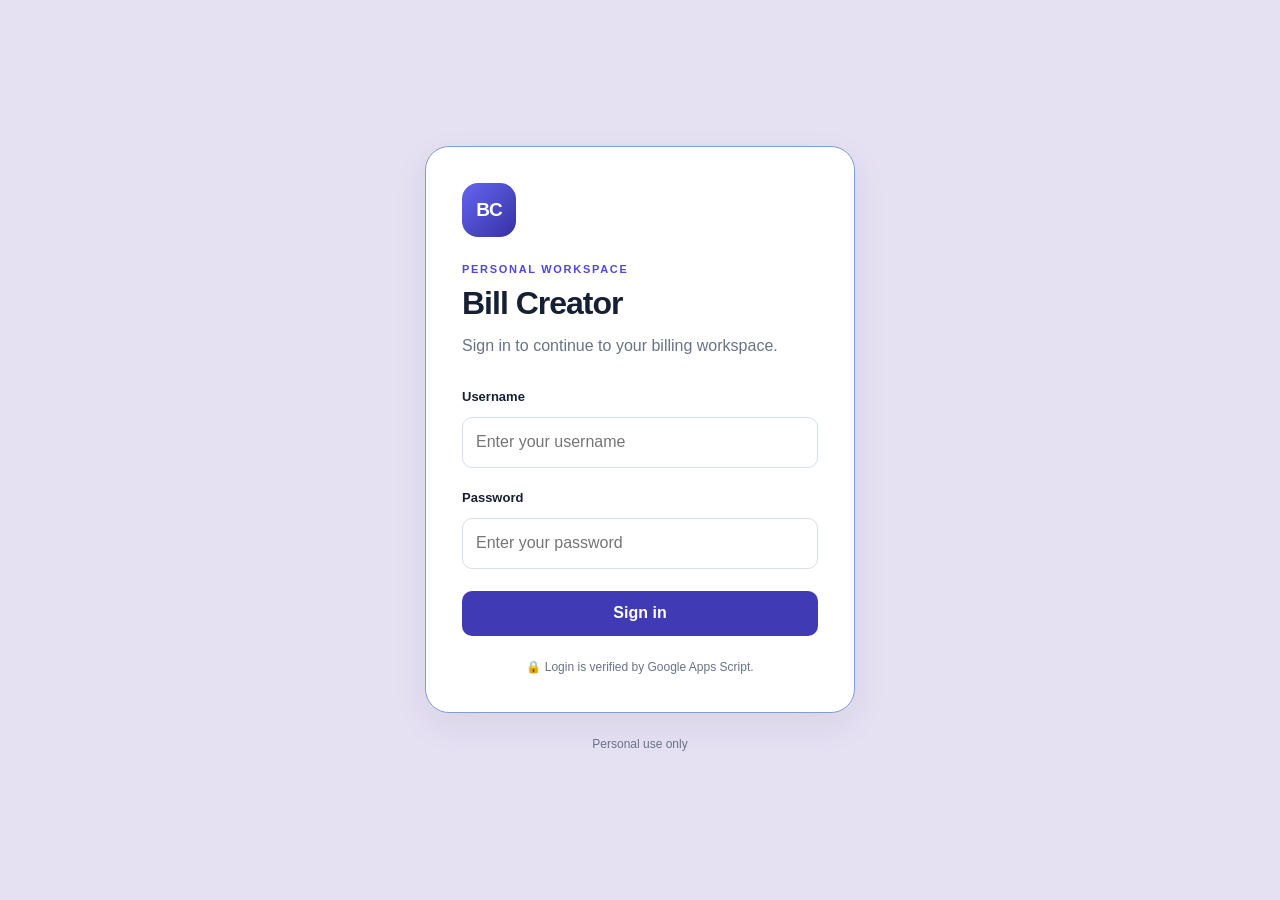
==== analysis.html @ 2fbb8698 "Analysis features added" ====
<!doctype html>
<html lang="en">
<head>
  <meta charset="utf-8">
  <meta name="viewport" content="width=device-width, initial-scale=1">
  <title>Analysis — Bill Creator</title>
  <link rel="stylesheet" href="css/style.css">
  <script src="js/config.js" defer></script>
  <script src="js/common.js" defer></script>
  <script src="js/analysis.js" defer></script>
</head>
<body>
  <div id="navbar"></div>
  <main class="app-container">
    <section class="page-heading">
      <p class="eyebrow">ANALYSIS</p>
      <h1 id="page-title">Analyze Records</h1>
      <p id="page-subheading" class="subheading">Use any combination of filters to review saved records.</p>
    </section>
    <section class="panel">
      <div class="panel-heading"><div><h2>Filters</h2><p class="muted">All filters are optional. Analysis is read-only.</p></div></div>
      <form id="analysis-form">
        <div id="analysis-fields" class="form-grid"></div>
        <div class="form-actions">
          <button class="button button-primary" type="submit">Apply Filters</button>
          <button id="clear-button" class="button button-secondary" type="button">Clear Filters</button>
        </div>
        <p id="filter-status" class="status" role="status" aria-live="polite"></p>
      </form>
    </section>
    <section class="panel table-panel">
      <div class="panel-heading table-heading"><div><h2 id="table-title">Results</h2><p class="muted">Matching saved records.</p></div><button id="refresh-button" class="button button-secondary" type="button">Refresh</button></div>
      <p id="table-status" class="status" role="status" aria-live="polite"></p>
      <div class="table-wrapper"><table><thead id="records-head"></thead><tbody id="records-body"></tbody></table></div>
    </section>
  </main>
</body>
</html>
---- css/style.css ----
:root {
  color-scheme: light;
  --primary: #4f46e5;
  --primary-hover: #4338ca;
  --ink: #172033;
  --muted: #687386;
  --surface: #ffffff;
  --background: #e5e0f2;
  --border: #809dd4;
  --danger: #dc2626;
  --success: #15803d;
  --radius: 16px;
  --shadow: 0 12px 36px rgba(25, 36, 65, .07);
}

* {
  box-sizing: border-box;
}

html {
  min-width: 320px;
  scroll-behavior: smooth;
}

body {
  margin: 0;
  font-family: Inter, -apple-system, BlinkMacSystemFont, "Segoe UI", sans-serif;
  color: var(--ink);
  background: var(--background);
  line-height: 1.55;
}

button,
input,
textarea {
  font: inherit;
}

button,
a {
  -webkit-tap-highlight-color: transparent;
}

a {
  color: inherit;
}

button {
  cursor: pointer;
}

button:disabled {
  cursor: not-allowed;
  opacity: .65;
}

[hidden] {
  display: none !important;
}

/* Login */

.page {
  min-height: 100vh;
  display: grid;
  place-items: center;
  align-content: center;
  padding: 28px 18px;
}

.login-card {
  width: min(100%, 430px);
  padding: 36px;
  background: var(--surface);
  border: 1px solid var(--border);
  border-radius: 24px;
  box-shadow: var(--shadow);
}

.brand-mark {
  display: grid;
  place-items: center;
  width: 54px;
  height: 54px;
  border-radius: 16px;
  background: linear-gradient(135deg, #6366f1, #3730a3);
  color: #fff;
  font-size: 19px;
  font-weight: 800;
  letter-spacing: -1px;
}

.brand-mark.small {
  width: 38px;
  height: 38px;
  border-radius: 11px;
  font-size: 14px;
}

.eyebrow {
  margin: 24px 0 6px;
  color: var(--primary);
  font-size: 11px;
  font-weight: 800;
  letter-spacing: 1.7px;
}

h1,
h2,
p {
  overflow-wrap: anywhere;
}

.login-card h1,
.page-heading h1 {
  margin: 0;
  letter-spacing: -1px;
  line-height: 1.2;
}

.login-card h1 {
  font-size: 32px;
}

.subheading,
.muted {
  color: var(--muted);
}

.login-card .subheading {
  margin: 12px 0 28px;
}

.login-card form {
  display: grid;
  gap: 10px;
}

label {
  font-size: 13px;
  font-weight: 700;
}

input,
textarea {
  display: block;
  width: 100%;
  min-width: 0;
  padding: 12px 13px;
  color: var(--ink);
  background: #fff;
  border: 1px solid #d8deea;
  border-radius: 10px;
  outline: none;
  transition: border-color .15s, box-shadow .15s;
}

input:focus,
textarea:focus {
  border-color: var(--primary);
  box-shadow: 0 0 0 3px rgba(79, 70, 229, .12);
}

textarea {
  min-height: 95px;
  resize: vertical;
}

.login-card input + label {
  margin-top: 10px;
}

.button {
  display: inline-flex;
  align-items: center;
  justify-content: center;
  gap: 8px;
  min-height: 42px;
  padding: 10px 16px;
  border: 1px solid transparent;
  border-radius: 10px;
  font-size: 13px;
  font-weight: 750;
  transition: background .15s, border-color .15s;
}

.button-primary {
  color: #fff;
  background: var(--primary);
}

.button-primary:hover {
  background: var(--primary-hover);
}

.button-secondary {
  color: #374151;
  background: #fff;
  border-color: var(--border);
}

.button-secondary:hover {
  background: #f7f8fc;
}

.login-card form > button {
  width: 100%;
  margin-top: 12px;
}

.security-note {
  margin: 22px 0 0;
  color: var(--muted);
  font-size: 12px;
  text-align: center;
}

.page footer {
  margin-top: 22px;
  color: var(--muted);
  font-size: 12px;
}

.status {
  min-height: 0;
  margin: 10px 0 0;
  font-size: 13px;
  overflow-wrap: anywhere;
}

.status:empty {
  display: none;
}

.status.error {
  color: var(--danger);
}

.status.success {
  color: var(--success);
}

/* Navbar */

.navbar {
  display: flex;
  align-items: center;
  gap: 28px;
  min-height: 76px;
  padding: 12px max(24px, calc((100% - 1200px) / 2));
  border-bottom: 1px solid var(--border);
    background: rgba(101, 85, 119, 0.639);
  backdrop-filter: blur(12px);
  -webkit-backdrop-filter: blur(12px);
  border-bottom: 1px solid rgba(255, 255, 255, 0.1);
}

.navbar-brand {
  display: inline-flex;
  align-items: center;
  gap: 10px;
  flex-shrink: 0;
  text-decoration: none;
  font-size: 16px;
  font-weight: 800;
}

.nav-links {
  display: flex;
  flex-direction: row;
  justify-content:center;
  align-items: center;
  flex-wrap: wrap;
  gap: 8px;
  flex: 1;
}

.nav-links a {
  padding: 9px 12px;
  border-radius: 9px;
  color: #393d48;
  font-size: 13px;
  font-weight: 650;
  text-decoration: none;
}

.nav-links a:hover,
.nav-links a.active {
  color: var(--primary);
  background: #eef0ff;
}

.logout-button {
  flex-shrink: 0;
}

/* Main layout */

.app-container {
  width: min(1200px, 100%);
  margin: 0 auto;
  padding: 38px 24px 64px;
}

.page-heading {
  margin-bottom: 26px;
}

.page-heading .eyebrow {
  margin-top: 0;
}

.page-heading h1 {
  font-size: clamp(26px, 4vw, 36px);
}

.page-heading .subheading {
  margin: 10px 0 0;
}

/* Dashboard cards */


.menu-grid {
  display: grid;
  grid-template-columns: repeat(auto-fill, minmax(220px, 250px));
  gap: 22px;
  align-items: start;
}

@media (max-width: 540px) {
  .menu-grid {
    grid-template-columns: repeat(2, minmax(0, 1fr));
    gap: 12px;
  }

  .menu-card {
    padding: 12px !important;
    border-radius: 15px;
  }

  .menu-card h2 {
    font-size: 14px !important;
  }

  .menu-card p {
    font-size: 10px !important;
  }
  .menu-card-link {
display:none !important;
  }
  .menu-card-icon{
    width: 36px !important;
    height: 36px !important;
    font-size: 20px !important;
  }
}


.menu-card {
  display: flex;
  flex-direction: column;
  aspect-ratio: 1 / 1;
  min-height: 0;
  padding: 25px;
  background: #fff;
  border: 1px solid var(--border);
  border-radius: 20px;
  box-shadow: 0 5px 20px rgba(25, 36, 65, .03);
  text-decoration: none;
  transition: transform .18s, box-shadow .18s, border-color .18s;
}

.menu-card:hover {
  transform: translateY(-4px);
  border-color: #c5c8ff;
  box-shadow: var(--shadow);
}

.menu-card-icon {
  display: grid;
  place-items: center;
  width: 48px;
  height: 48px;
  border-radius: 13px;
  color: var(--primary);
  background: #eef0ff;
  font-size: 26px;
}

.menu-card h2 {
  margin: 20px 0 6px;
  font-size: 18px;
}

.menu-card p {
  margin: 0;
  color: var(--muted);
  font-size: 13px;
}

.menu-card-link {
  display: flex;
  justify-content: space-between;
  gap: 10px;
  margin-top: auto;
  padding-top: 22px;
  color: var(--primary);
  font-size: 13px;
  font-weight: 750;
}

/* Panels and forms */

.panel {
  margin-top: 24px;
  padding: 26px;
  background: #fff;
  border: 1px solid var(--border);
  border-radius: var(--radius);
  box-shadow: 0 5px 20px rgba(25, 36, 65, .025);
}

.panel-heading {
  display: flex;
  align-items: center;
  justify-content: space-between;
  gap: 16px;
  margin-bottom: 22px;
}

.panel-heading h2 {
  margin: 0;
  font-size: 19px;
}

.panel-heading p {
  margin: 5px 0 0;
  font-size: 13px;
}

.form-grid {
  display: grid;
  grid-template-columns: repeat(2, minmax(0, 1fr));
  gap: 20px;
}

.field-group {
  display: flex;
  flex-direction: column;
  gap: 8px;
  min-width: 0;
}

.required-mark {
  color: var(--danger);
}

.form-actions {
  display: flex;
  flex-wrap: wrap;
  gap: 10px;
  margin-top: 22px;
}

/* Table */

.table-panel {
  min-width: 0;
}

.table-heading {
  margin-bottom: 12px;
}

.table-wrapper {
  width: 100%;
  margin-top: 12px;
  overflow-x: auto;
  border: 1px solid var(--border);
  border-radius: 12px;
  -webkit-overflow-scrolling: touch;
}

table {
  width: 100%;
  border-collapse: collapse;
  text-align: left;
  font-size: 13px;
}

th,
td {
  padding: 14px 15px;
  border-bottom: 1px solid var(--border);
  vertical-align: middle;
}

th {
  color: #414a5b;
  background: #dddde4;
  font-size: 11px;
  font-weight: 800;
  letter-spacing: .4px;
  text-transform: uppercase;
  white-space: nowrap;
}

tbody tr:last-child td {
  border-bottom: 0;
}

tbody tr:hover {
  background: #fafbff;
}

td {
  max-width: 300px;
  overflow-wrap: anywhere;
}

.actions-column {
  min-width: 125px;
}

.row-actions {
  display: flex;
  align-items: center;
  gap: 5px;
}

.icon-button {
  display: inline-grid;
  place-items: center;
  flex-shrink: 0;
  width: 34px;
  height: 34px;
  color: #4b5568;
  background: #fff;
  border: 1px solid var(--border);
  border-radius: 9px;
  font-size: 18px;
  line-height: 1;
}

.icon-button:hover {
  color: var(--primary);
  background: #eef0ff;
  border-color: #d8d9ff;
}

.icon-button.danger:hover {
  color: var(--danger);
  background: #fff1f2;
  border-color: #fecdd3;
}

.empty-state {
  padding: 34px 15px;
  color: var(--muted);
  text-align: center;
}

/* Client details dialog */

.detail-dialog {
  width: min(620px, calc(100% - 28px));
  max-height: min(80vh, 760px);
  padding: 26px;
  overflow-y: auto;
  color: var(--ink);
  background: #fff;
  border: 1px solid var(--border);
  border-radius: 18px;
  box-shadow: 0 25px 90px rgba(0, 0, 0, .2);
}

.detail-dialog::backdrop {
  background: rgba(15, 23, 42, .55);
  backdrop-filter: blur(3px);
}

.dialog-heading {
  display: flex;
  align-items: center;
  justify-content: space-between;
  gap: 12px;
  margin-bottom: 20px;
}

.dialog-heading h2 {
  margin: 0;
  font-size: 20px;
}

.detail-list {
  display: grid;
  gap: 0;
}

.detail-item {
  padding: 13px 0;
  border-bottom: 1px solid var(--border);
}

.detail-item:last-child {
  border-bottom: 0;
}

.detail-item > span {
  display: block;
  color: var(--muted);
  font-size: 12px;
  font-weight: 700;
}

.detail-item p {
  margin: 5px 0 0;
  white-space: pre-wrap;
  overflow-wrap: anywhere;
}

/* Responsive layout */

@media (max-width: 760px) {
  .navbar {
    flex-wrap: wrap;
    gap: 12px;
    padding: 14px 18px;
  }

  .navbar-brand {
    flex: 1;
  }

  .nav-links {
    order: 3;
    flex-basis: 100%;
    overflow-x: auto;
    flex-wrap: nowrap;
  }

  .nav-links a {
    white-space: nowrap;
  }

  .app-container {
    padding: 28px 16px 42px;
  }

  .panel {
    padding: 19px;
  }

  .form-grid {
    grid-template-columns: 1fr;
    gap: 17px;
  }

  .login-card {
    padding: 28px 23px;
  }
}

@media (max-width: 420px) {
  .navbar {
    padding: 12px;
  }

  .navbar-brand {
    font-size: 14px;
  }

  .logout-button {
    padding: 8px 10px;
  }

  .app-container {
    padding-inline: 12px;
  }

  .panel {
    padding: 15px;
    border-radius: 12px;
  }

  .panel-heading {
    align-items: flex-start;
  }

  .detail-dialog {
    padding: 20px;
  }
}

@media (prefers-reduced-motion: reduce) {
  *,
  *::before,
  *::after {
    scroll-behavior: auto !important;
    transition-duration: .01ms !important;
  }
}


/* CRUD success and error messages */
.status.success,
.status.error {
  display: block;
  padding: 11px 14px;
  margin: 12px 0;
  border-radius: 9px;
  font-size: 13px;
  font-weight: 600;
}

.status.success {
  color: #166534;
  background: #dcfce7;
  border: 1px solid #bbf7d0;
}

.status.error {
  color: #991b1b;
  background: #fee2e2;
  border: 1px solid #fecaca;
}

#login-button{
      background: #403bb4;
    padding: 10px;
    border-radius: 10px;
    color: white;
    font-weight: bolder;
    border: none;
}
#login-button:hover{
      background: #4541c191;
    padding: 10px;
    border-radius: 10px;
    color: white;
    font-weight: bolder;
    border: none;
}


/* Biller Management */
.biller-form-panel,
.table-panel {
  margin-bottom: 24px;
}

.biller-fields {
  display: grid;
  grid-template-columns: repeat(2, minmax(0, 1fr));
  gap: 20px;
}

.biller-fields .form-group {
  min-width: 0;
}

.biller-fields label {
  display: block;
  margin-bottom: 8px;
  font-weight: 600;
}

.biller-fields input,
.biller-fields select {
  width: 100%;
  box-sizing: border-box;
}

.rich-field {
  grid-column: 1 / -1;
}

.rich-toolbar {
  display: flex;
  align-items: center;
  flex-wrap: wrap;
  gap: 7px;
  padding: 8px;
  border: 1px solid var(--border, #d8dce7);
  border-bottom: 0;
  border-radius: 9px 9px 0 0;
  background: #f6f7fb;
}

.rich-toolbar button {
  min-width: 34px;
  min-height: 32px;
  padding: 5px 9px;
  border: 1px solid #d8dce7;
  border-radius: 6px;
  background: #fff;
  cursor: pointer;
}

.rich-toolbar button:hover {
  background: #eceeff;
}

.rich-toolbar .font-size-label {
  display: flex;
  align-items: center;
  gap: 7px;
  margin: 0 0 0 auto;
  font-size: 12px;
}

.rich-toolbar select {
  width: auto;
  min-width: 82px;
  padding: 5px;
  border: 1px solid #d8dce7;
  border-radius: 6px;
  background: #fff;
}

.rich-editor {
  min-height: 130px;
  max-height: 420px;
  overflow-y: auto;
  padding: 12px;
  border: 1px solid var(--border, #d8dce7);
  border-radius: 0 0 9px 9px;
  background: #fff;
  color: #202638;
  font-size: 14px;
  line-height: 1.6;
  white-space: pre-wrap;
  overflow-wrap: anywhere;
}

.rich-editor:focus {
  outline: 2px solid #a5a8ff;
  outline-offset: -2px;
}

.rich-field small {
  display: block;
  margin-top: 6px;
  color: #6b7280;
  font-size: 12px;
}

.form-actions {
  display: flex;
  flex-wrap: wrap;
  gap: 10px;
  margin-top: 20px;
}

.table-wrap {
  width: 100%;
  overflow-x: auto;
}

.data-table {
  width: 100%;
  border-collapse: collapse;
}

.data-table th,
.data-table td {
  padding: 12px;
  text-align: left;
  vertical-align: top;
  border-bottom: 1px solid var(--border, #e5e7eb);
}

.table-actions {
  white-space: nowrap;
}

.table-actions button {
  margin: 2px;
}

.btn-small {
  padding: 6px 10px;
  font-size: 12px;
}

.btn-danger {
  color: #991b1b;
  border-color: #fecaca;
  background: #fff1f2;
}

.status:empty,
.status[hidden] {
  display: none;
}

.status.success,
.status.error {
  display: block;
  padding: 11px 14px;
  margin: 12px 0;
  border-radius: 9px;
  font-size: 13px;
  font-weight: 600;
}

.status.success {
  color: #166534;
  background: #dcfce7;
  border: 1px solid #bbf7d0;
}

.status.error {
  color: #991b1b;
  background: #fee2e2;
  border: 1px solid #fecaca;
}

.detail-dialog {
  width: min(700px, calc(100% - 32px));
  max-height: 85vh;
  overflow-y: auto;
  padding: 24px;
  border: 1px solid #d8dce7;
  border-radius: 16px;
  box-shadow: 0 20px 70px #0003;
}

.detail-dialog::backdrop {
  background: #11182799;
}

.dialog-heading {
  display: flex;
  align-items: center;
  justify-content: space-between;
  gap: 12px;
  margin-bottom: 18px;
}

.dialog-heading h2 {
  margin: 0;
}

.biller-detail-body {
  display: grid;
  gap: 16px;
}

.detail-field {
  padding-bottom: 12px;
  border-bottom: 1px solid #e5e7eb;
}

.detail-field > strong {
  display: block;
  margin-bottom: 6px;
}

.detail-value {
  overflow-wrap: anywhere;
  white-space: normal;
  line-height: 1.6;
}

.detail-value p {
  margin: 0 0 8px;
}

@media (max-width: 650px) {
  .biller-fields {
    grid-template-columns: minmax(0, 1fr);
  }

  .rich-field {
    grid-column: auto;
  }

  .detail-dialog {
    padding: 16px;
  }
}
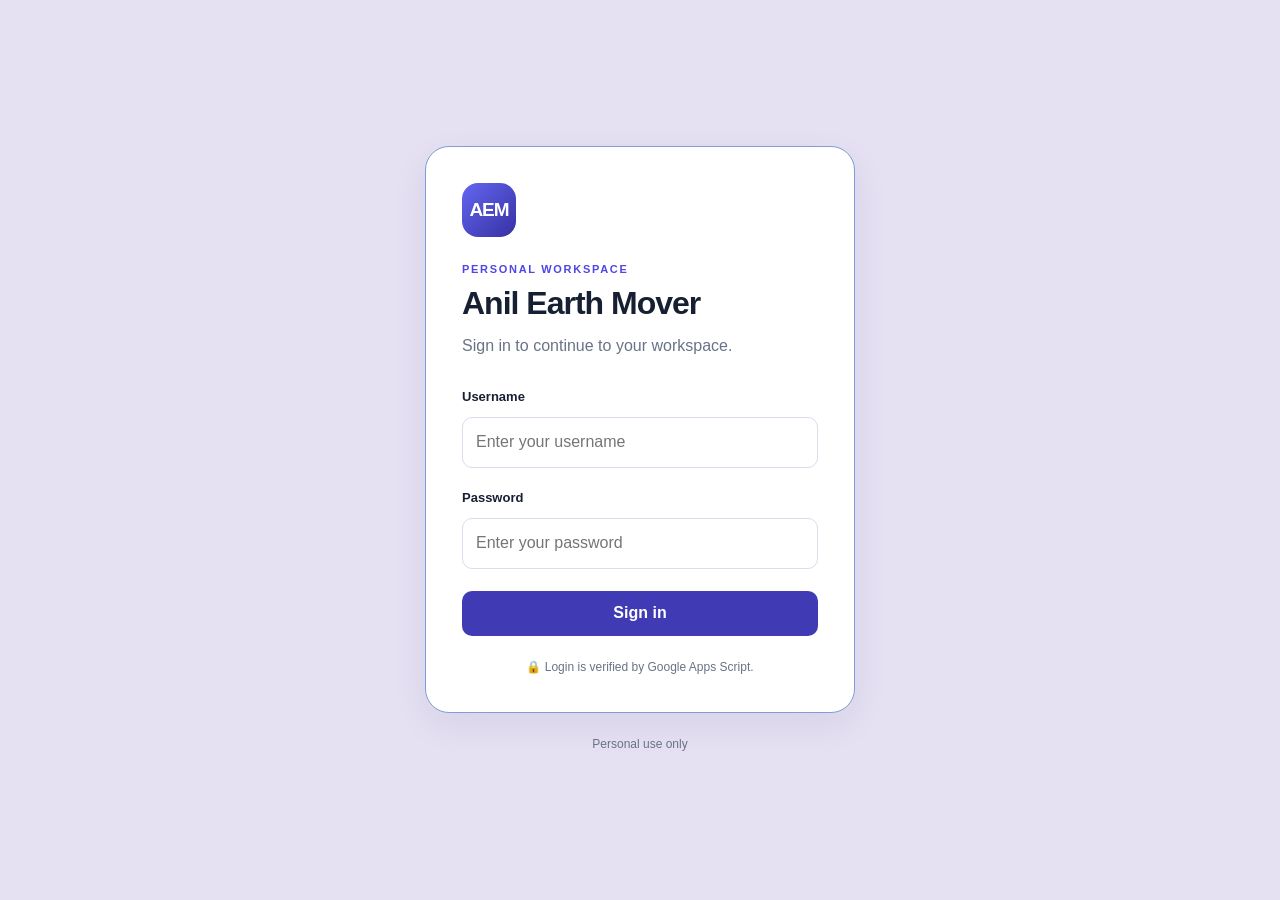
==== commit 6ebec854: "Analyze's total and excel button added" ====
--- a/analysis.html
+++ b/analysis.html
@@ -3,6 +3,7 @@
 <head>
   <meta charset="utf-8">
   <meta name="viewport" content="width=device-width, initial-scale=1">
+  <link rel="icon" href="public/Earth.jpg" type="image/jpeg">
   <title>Analysis — Bill Creator</title>
   <link rel="stylesheet" href="css/style.css">
   <script src="js/config.js" defer></script>
@@ -29,9 +30,10 @@
       </form>
     </section>
     <section class="panel table-panel">
-      <div class="panel-heading table-heading"><div><h2 id="table-title">Results</h2><p class="muted">Matching saved records.</p></div><button id="refresh-button" class="button button-secondary" type="button">Refresh</button></div>
+      <div class="panel-heading table-heading"><div><h2 id="table-title">Results</h2><p class="muted">Matching saved records.</p></div><div class="table-actions"><button id="calculate-total-button" class="button button-secondary" type="button" hidden>Calculate Total</button><button id="download-button" class="button button-secondary" type="button" hidden>Download Excel</button><button id="refresh-button" class="button button-secondary" type="button">Refresh</button></div></div>
       <p id="table-status" class="status" role="status" aria-live="polite"></p>
-      <div class="table-wrapper"><table><thead id="records-head"></thead><tbody id="records-body"></tbody></table></div>
+      <p id="calculated-total" class="status" role="status" aria-live="polite"></p>
+      <div class="table-wrapper"><table class="data-table" data-table-search="off"><thead id="records-head"></thead><tbody id="records-body"></tbody></table></div>
     </section>
   </main>
 </body>
--- a/css/style.css
+++ b/css/style.css
@@ -59,6 +59,36 @@
   display: none !important;
 }
 
+.global-api-loader {
+  position: fixed;
+  z-index: 9999;
+  top: 18px;
+  right: 18px;
+  display: inline-flex;
+  align-items: center;
+  gap: 10px;
+  padding: 11px 15px;
+  border-radius: 10px;
+  background: rgba(23, 32, 51, .94);
+  color: #fff;
+  box-shadow: 0 8px 24px rgba(0, 0, 0, .2);
+  font-size: 14px;
+  font-weight: 700;
+}
+
+.global-api-spinner {
+  width: 17px;
+  height: 17px;
+  border: 2px solid rgba(255, 255, 255, .35);
+  border-top-color: #fff;
+  border-radius: 50%;
+  animation: global-api-spin .7s linear infinite;
+}
+
+@keyframes global-api-spin {
+  to { transform: rotate(360deg); }
+}
+
 /* Login */
 
 .page {
@@ -515,10 +545,45 @@
   background: #fafbff;
 }
 
-td {
+table.data-table td {
   max-width: 300px;
-  overflow-wrap: anywhere;
-}
+  overflow: hidden;
+  text-overflow: ellipsis;
+  white-space: nowrap;
+}
+
+.data-table-controls,
+.data-table-pagination {
+  display: flex;
+  align-items: center;
+  justify-content: space-between;
+  gap: 12px;
+  margin: 12px 0;
+  font-size: 13px;
+}
+
+.data-table-controls label {
+  display: inline-flex;
+  align-items: center;
+  gap: 7px;
+  color: var(--muted);
+}
+
+.data-table-controls select {
+  width: auto;
+  min-height: 34px;
+  padding: 5px 28px 5px 9px;
+}
+
+.data-table-search {
+  width: min(100%, 280px);
+  min-height: 34px;
+  padding: 7px 10px;
+}
+
+.data-table-summary { color: var(--muted); }
+.data-table-page-buttons { display: flex; gap: 8px; }
+.data-table-page-buttons .button { min-height: 34px; padding: 6px 11px; }
 
 .actions-column {
   min-width: 125px;
@@ -624,6 +689,12 @@
 /* Responsive layout */
 
 @media (max-width: 760px) {
+  .data-table-controls,
+  .data-table-pagination {
+    align-items: flex-start;
+    flex-direction: column;
+  }
+
   .navbar {
     flex-wrap: wrap;
     gap: 12px;
@@ -981,4 +1052,15 @@
   .detail-dialog {
     padding: 16px;
   }
+}
+
+#download-button{
+  background:lightgreen;
+  color:darkgreen;
+  border:darkgreen solid 1px;
+}
+#download-button:hover{
+  background:rgb(181, 228, 181);
+  color:rgb(4, 75, 4);
+  border:darkgreen solid 1px;
 }
